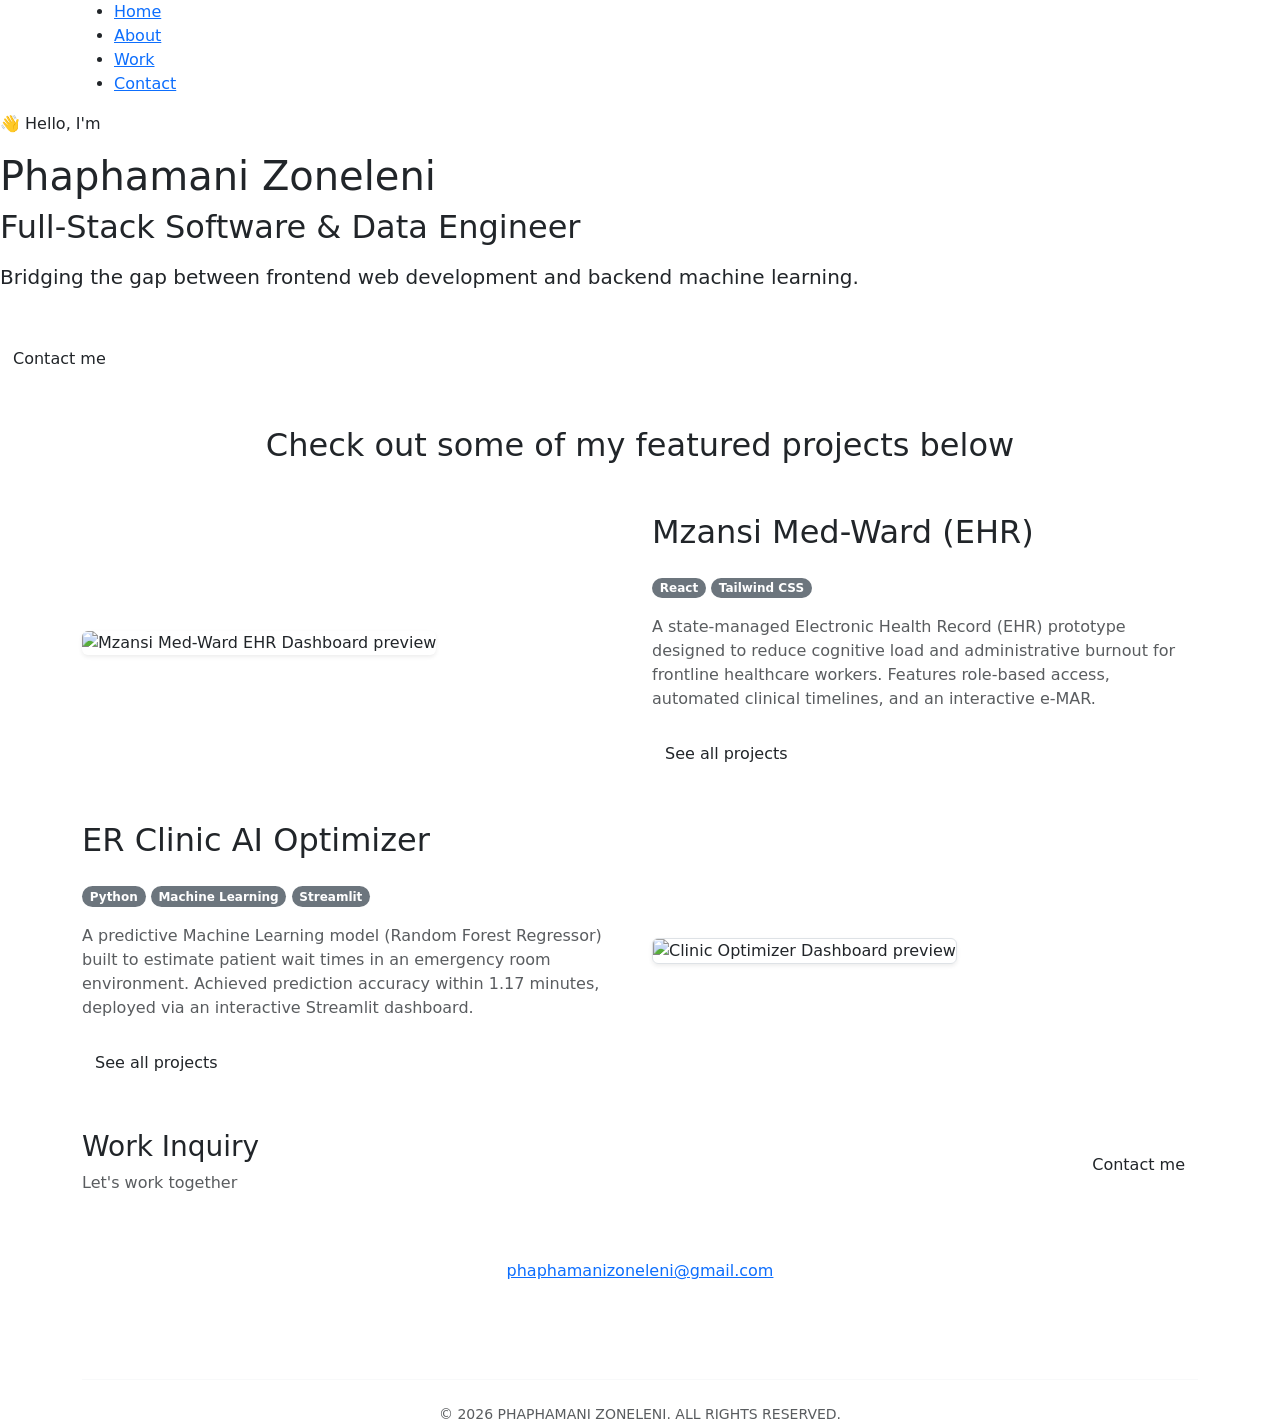
==== index.html @ 4f8f3970 "integrated copyright baseline" ====
<!DOCTYPE html>
<html lang="en">
  <head>
    <meta charset="UTF-8" />
    <meta http-equiv="X-UA-Compatible" content="IE=edge" />
    <meta name="viewport" content="width=device-width, initial-scale=1.0" />
    <meta
      name="description"
      content="Phaphamani is a Full-Stack Software & Data Engineer based in South Africa."
    />
    <title>Phaphamani Zoneleni | Full-Stack Software & Data Engineer</title>

    <link
      href="https://cdn.jsdelivr.net/npm/bootstrap@5.0.0-beta2/dist/css/bootstrap.min.css"
      rel="stylesheet"
      integrity="sha384-BmbxuPwQa2lc/FVzBcNJ7UAyJxM6wuqIj61tLrc4wSX0szH/Ev+nYRRuWlolflfl"
      crossorigin="anonymous"
    />
    <link rel="preconnect" href="https://fonts.gstatic.com" />
    <link
      href="https://fonts.googleapis.com/css2?family=Playfair+Display:wght@700&family=Poppins:wght@500;700&display=swap"
      rel="stylesheet"
    />
    <link rel="stylesheet" href="styles/portfolio.css" />

    <script
      src="https://cdn.jsdelivr.net/npm/bootstrap@5.0.0-beta2/dist/js/bootstrap.bundle.min.js"
      integrity="sha384-b5kHyXgcpbZJO/tY9Ul7kGkf1S0CWuKcCD38l8YkeH8z8QjE0GmW1gYU5S9FOnJ0"
      crossorigin="anonymous"
    ></script>
    <script
      src="https://kit.fontawesome.com/ddc3ee268a.js"
      crossorigin="anonymous"
    ></script>
  </head>
  <body>
    <div class="container">
      <nav class="d-flex justify-content-between">
        <ul>
          <li class="active">
            <a href="/" title="Homepage"> Home</a>
          </li>
          <li>
            <a href="/about.html" title="About Phaphamani"> About</a>
          </li>
          <li>
            <a href="/work.html" title="Phaphamani's work"> Work</a>
          </li>
          <li>
            <a href="/contact.html" title="Contact Phaphamani"> Contact</a>
          </li>
        </ul>
      </nav>
    </div>
    <div class="hero">
      <p>👋 Hello, I'm</p>
      <h1>Phaphamani Zoneleni</h1>
      <h2 class="mb-3">Full-Stack Software & Data Engineer</h2>
      <p class="mb-5 fs-5 text-dark">Bridging the gap between frontend web development and backend machine learning.</p>
      <div>
        <a href="/contact.html" class="btn btn-branding" title="Contact me">Contact me</a>
      </div>
    </div>
    <h2 class="text-center m-5">Check out some of my featured projects below</h2>
    <div class="container">

      <div class="row mb-5 align-items-center">
        <div class="col d-none d-lg-block">
          <img
            src="pictures/mzansi-med-ward.png"
            class="img-fluid rounded shadow-sm"
            alt="Mzansi Med-Ward EHR Dashboard preview"
          />
        </div>
        <div class="col">
          <div class="project-desciption">
            <h2 class="mb-4">Mzansi Med-Ward (EHR)</h2>
            <div class="mb-3">
              <span class="badge rounded-pill bg-secondary">React</span>
              <span class="badge rounded-pill bg-secondary">Tailwind CSS</span>
            </div>
            <p class="mb-4 text-muted">
              A state-managed Electronic Health Record (EHR) prototype designed to reduce cognitive load and administrative burnout for frontline healthcare workers. Features role-based access, automated clinical timelines, and an interactive e-MAR.
            </p>
            <a href="/work.html" class="btn btn-branding-outline">
              See all projects
            </a>
          </div>
        </div>
      </div>

      <div class="row mb-5 align-items-center">
        <div class="col">
          <div class="project-desciption">
            <h2 class="mb-4">ER Clinic AI Optimizer</h2>
            <div class="mb-3">
              <span class="badge rounded-pill bg-secondary">Python</span>
              <span class="badge rounded-pill bg-secondary">Machine Learning</span>
              <span class="badge rounded-pill bg-secondary">Streamlit</span>
            </div>
            <p class="mb-4 text-muted">
              A predictive Machine Learning model (Random Forest Regressor) built to estimate patient wait times in an emergency room environment. Achieved prediction accuracy within 1.17 minutes, deployed via an interactive Streamlit dashboard.
            </p>
            <a href="/work.html" class="btn btn-branding-outline">
              See all projects
            </a>
          </div>
        </div>
        <div class="col d-none d-lg-block">

          <img
            src="pictures/clinic-wait.png" 
            class="img-fluid rounded shadow-sm border"
            alt="Clinic Optimizer Dashboard preview"
          />
        </div>
      </div>
      
      <footer>
        <div class="contact-box justify-content-between mb-5 d-none d-md-flex">
          <div>
            <h3>Work Inquiry</h3>
            <p class="text-muted">Let's work together</p>
          </div>
          <div>
            <a
              href="/contact.html"
              class="btn btn-branding mt-3"
              title="Contact Phaphamani"
            >
              Contact me
            </a>
          </div>
        </div>
        <div class="d-flex justify-content-center mb-5">
          <a
            href="mailto:phaphamanizoneleni@gmail.com"
            class="email-link"
            title="Email Phaphamani"
          >
            phaphamanizoneleni@gmail.com
          </a>
        </div>
        <div class="social-links d-flex justify-content-center">
          <a
            href="https://github.com/Wallflower65"
            target="_blank"
            title="GitHub Profile"
          >
            <i class="fab fa-github"></i>
          </a>
          <a
            href="https://www.linkedin.com/in/phaphamani-zoneleni-28181a20b"
            target="_blank"
            title="LinkedIn Profile"
          >
            <i class="fab fa-linkedin"></i>
          </a>
        </div>
        <div class="text-center mt-5 pt-4 border-top border-light text-muted small tracking-widest text-uppercase">
          © <script>document.write(new Date().getFullYear())</script> PHAPHAMANI ZONELENI. ALL RIGHTS RESERVED.
        </div>
      </footer>
    </div>
  </body>
</html>
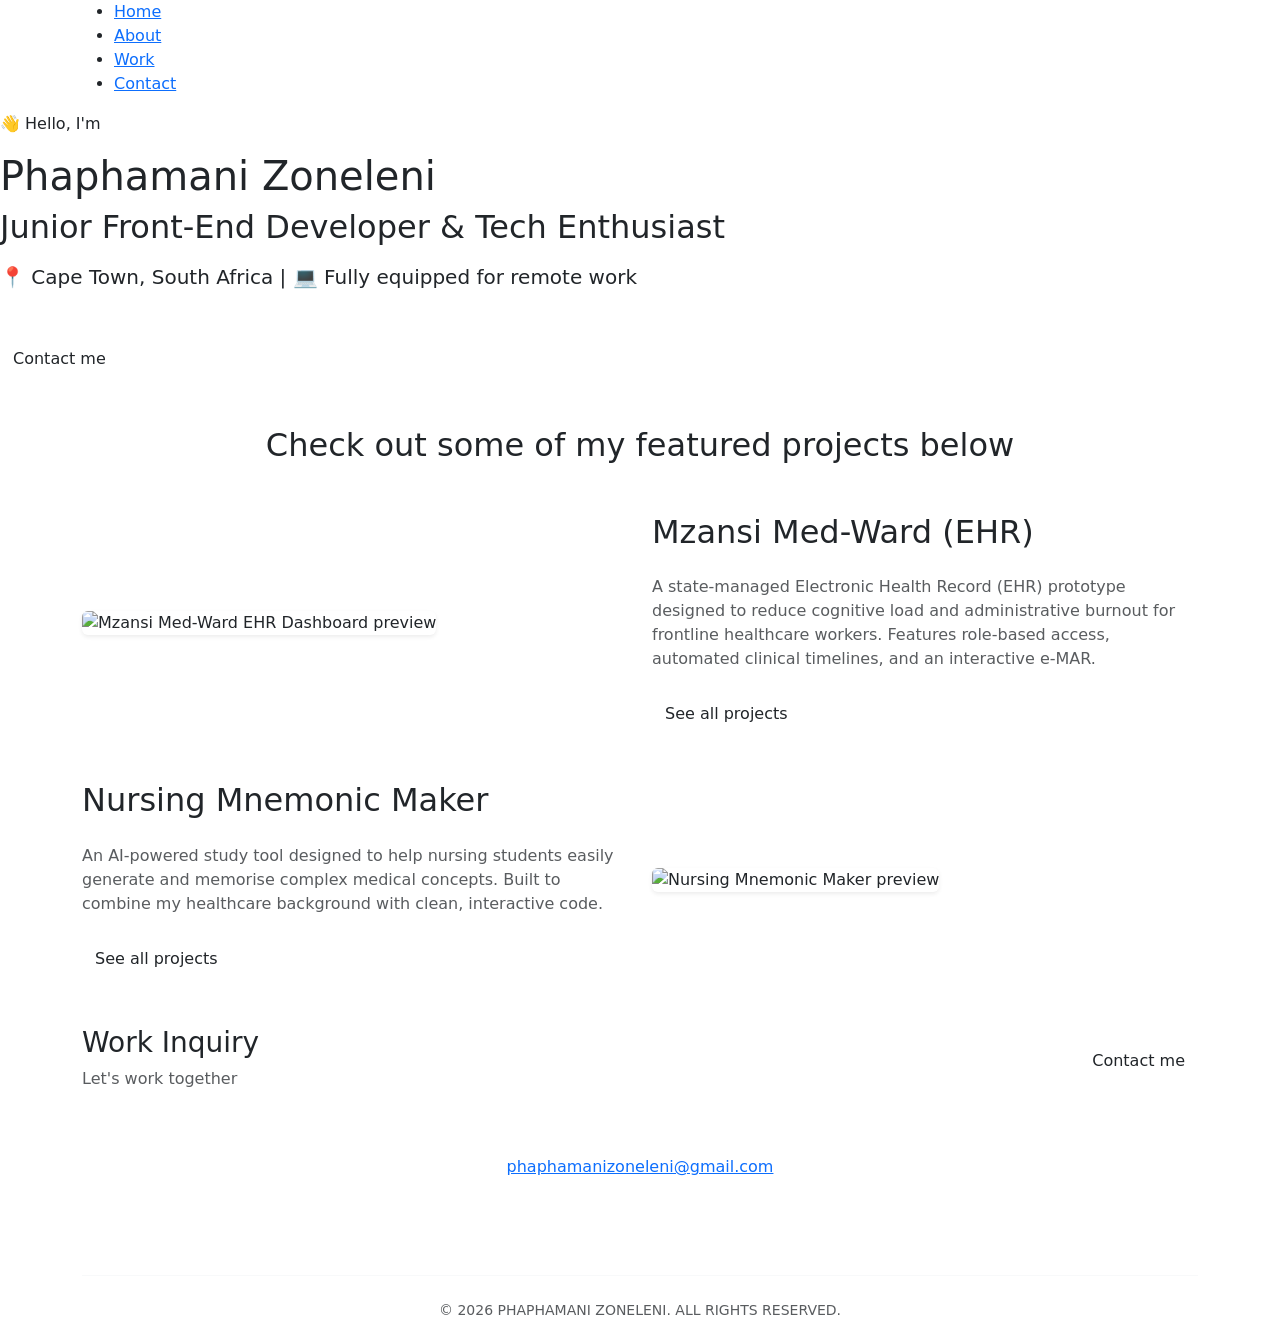
==== commit 80fde34d: "integrated copyright baseline" ====
--- a/index.html
+++ b/index.html
@@ -6,9 +6,9 @@
     <meta name="viewport" content="width=device-width, initial-scale=1.0" />
     <meta
       name="description"
-      content="Phaphamani is a Full-Stack Software & Data Engineer based in South Africa."
+      content="Phaphamani is a Junior Front-End Developer based in South Africa."
     />
-    <title>Phaphamani Zoneleni | Full-Stack Software & Data Engineer</title>
+    <title>Front-End Developer - Phaphamani Zoneleni</title>
 
     <link
       href="https://cdn.jsdelivr.net/npm/bootstrap@5.0.0-beta2/dist/css/bootstrap.min.css"
@@ -55,15 +55,15 @@
     <div class="hero">
       <p>👋 Hello, I'm</p>
       <h1>Phaphamani Zoneleni</h1>
-      <h2 class="mb-3">Full-Stack Software & Data Engineer</h2>
-      <p class="mb-5 fs-5 text-dark">Bridging the gap between frontend web development and backend machine learning.</p>
+      <h2 class="mb-3">Junior Front-End Developer & Tech Enthusiast</h2>
+      <p class="mb-5 fs-5">📍 Cape Town, South Africa | 💻 Fully equipped for remote work </p>
       <div>
         <a href="/contact.html" class="btn btn-branding" title="Contact me">Contact me</a>
       </div>
     </div>
     <h2 class="text-center m-5">Check out some of my featured projects below</h2>
     <div class="container">
-
+      
       <div class="row mb-5 align-items-center">
         <div class="col d-none d-lg-block">
           <img
@@ -75,10 +75,6 @@
         <div class="col">
           <div class="project-desciption">
             <h2 class="mb-4">Mzansi Med-Ward (EHR)</h2>
-            <div class="mb-3">
-              <span class="badge rounded-pill bg-secondary">React</span>
-              <span class="badge rounded-pill bg-secondary">Tailwind CSS</span>
-            </div>
             <p class="mb-4 text-muted">
               A state-managed Electronic Health Record (EHR) prototype designed to reduce cognitive load and administrative burnout for frontline healthcare workers. Features role-based access, automated clinical timelines, and an interactive e-MAR.
             </p>
@@ -92,14 +88,9 @@
       <div class="row mb-5 align-items-center">
         <div class="col">
           <div class="project-desciption">
-            <h2 class="mb-4">ER Clinic AI Optimizer</h2>
-            <div class="mb-3">
-              <span class="badge rounded-pill bg-secondary">Python</span>
-              <span class="badge rounded-pill bg-secondary">Machine Learning</span>
-              <span class="badge rounded-pill bg-secondary">Streamlit</span>
-            </div>
+            <h2 class="mb-4">Nursing Mnemonic Maker</h2>
             <p class="mb-4 text-muted">
-              A predictive Machine Learning model (Random Forest Regressor) built to estimate patient wait times in an emergency room environment. Achieved prediction accuracy within 1.17 minutes, deployed via an interactive Streamlit dashboard.
+              An AI-powered study tool designed to help nursing students easily generate and memorise complex medical concepts. Built to combine my healthcare background with clean, interactive code.
             </p>
             <a href="/work.html" class="btn btn-branding-outline">
               See all projects
@@ -107,11 +98,10 @@
           </div>
         </div>
         <div class="col d-none d-lg-block">
-
           <img
-            src="pictures/clinic-wait.png" 
-            class="img-fluid rounded shadow-sm border"
-            alt="Clinic Optimizer Dashboard preview"
+            src="pictures/mmemonic.png"
+            class="img-fluid rounded shadow-sm"
+            alt="Nursing Mnemonic Maker preview"
           />
         </div>
       </div>
@@ -163,4 +153,4 @@
       </footer>
     </div>
   </body>
-</html>+</html>
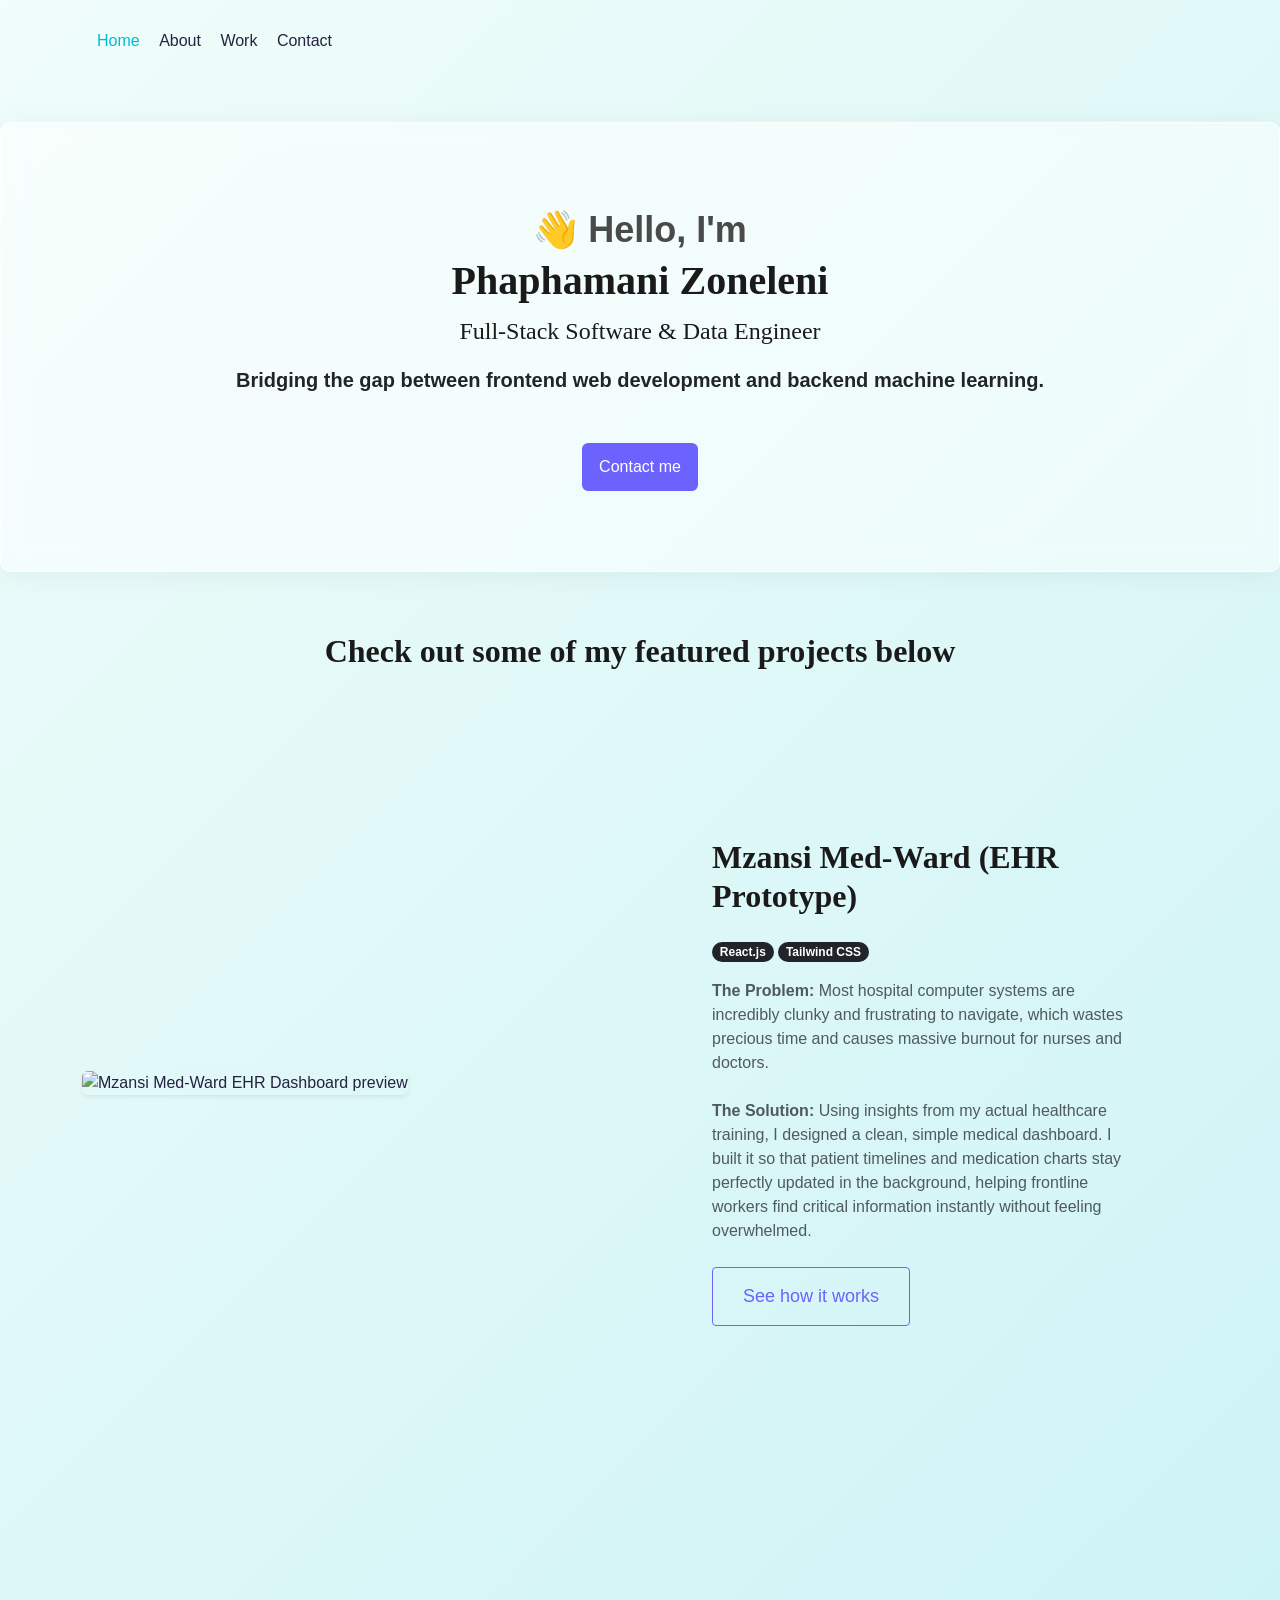
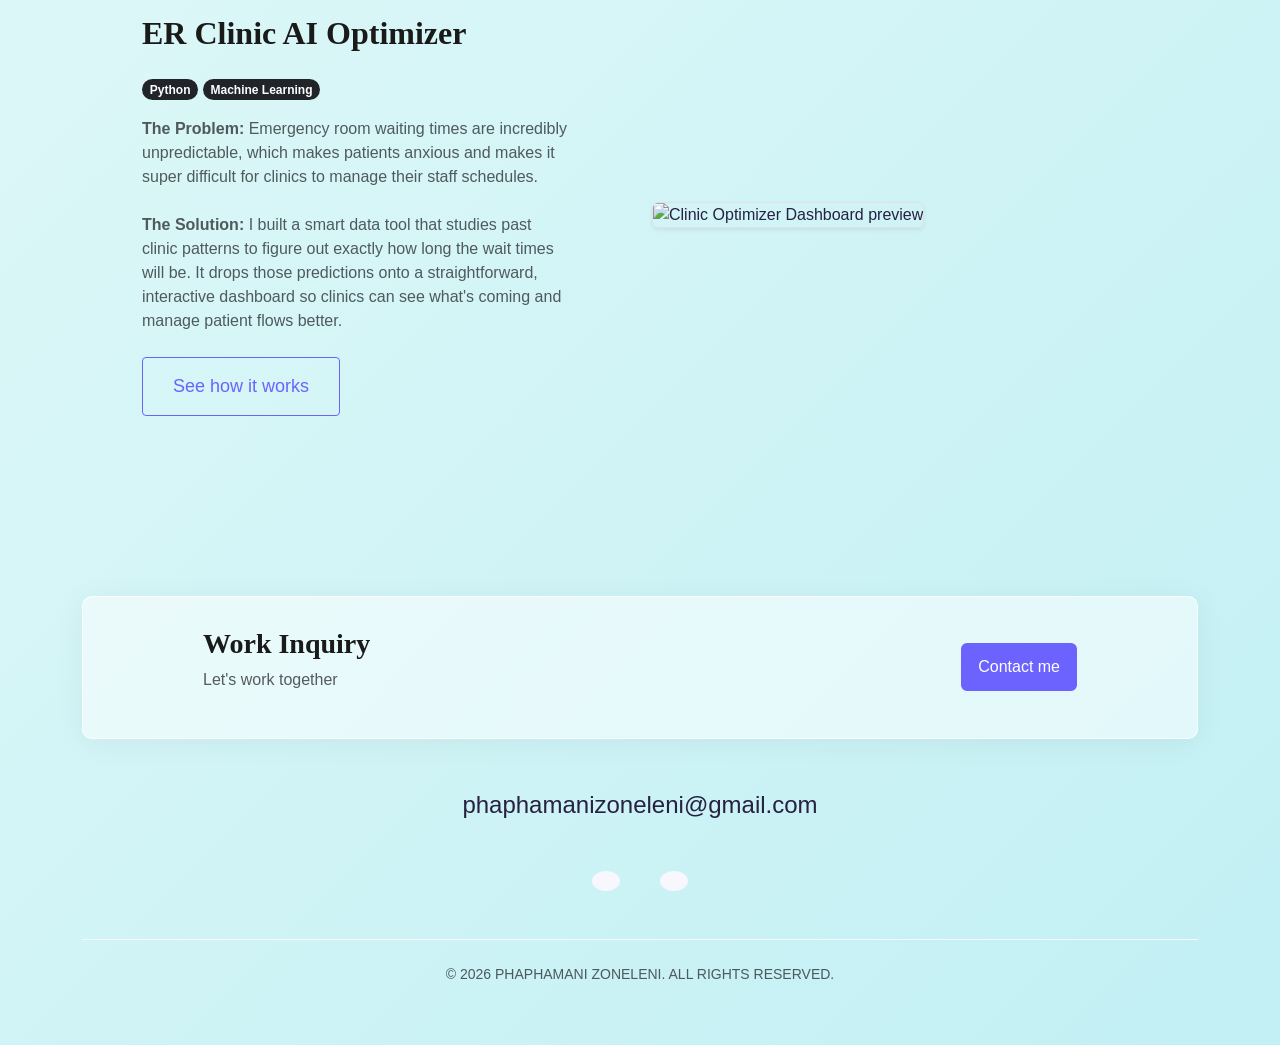
==== commit 70b46478: "Update index.html" ====
--- a/index.html
+++ b/index.html
@@ -6,9 +6,9 @@
     <meta name="viewport" content="width=device-width, initial-scale=1.0" />
     <meta
       name="description"
-      content="Phaphamani is a Junior Front-End Developer based in South Africa."
+      content="Phaphamani is a Full-Stack Software & Data Engineer based in South Africa."
     />
-    <title>Front-End Developer - Phaphamani Zoneleni</title>
+    <title>Phaphamani Zoneleni | Full-Stack Software & Data Engineer</title>
 
     <link
       href="https://cdn.jsdelivr.net/npm/bootstrap@5.0.0-beta2/dist/css/bootstrap.min.css"
@@ -52,19 +52,23 @@
         </ul>
       </nav>
     </div>
-    <div class="hero">
+
+    <!-- Hero Section -->
+    <div class="hero animate-on-scroll delay-1">
       <p>👋 Hello, I'm</p>
       <h1>Phaphamani Zoneleni</h1>
-      <h2 class="mb-3">Junior Front-End Developer & Tech Enthusiast</h2>
-      <p class="mb-5 fs-5">📍 Cape Town, South Africa | 💻 Fully equipped for remote work </p>
+      <h2 class="mb-3">Full-Stack Software & Data Engineer</h2>
+      <p class="mb-5 fs-5 text-dark">Bridging the gap between frontend web development and backend machine learning.</p>
       <div>
         <a href="/contact.html" class="btn btn-branding" title="Contact me">Contact me</a>
       </div>
     </div>
-    <h2 class="text-center m-5">Check out some of my featured projects below</h2>
+
+    <h2 class="text-center m-5 animate-on-scroll delay-2">Check out some of my featured projects below</h2>
+    
     <div class="container">
-      
-      <div class="row mb-5 align-items-center">
+      <!-- Project 1: Mzansi Med-Ward -->
+      <div class="row mb-5 align-items-center animate-on-scroll delay-3">
         <div class="col d-none d-lg-block">
           <img
             src="pictures/mzansi-med-ward.png"
@@ -74,39 +78,55 @@
         </div>
         <div class="col">
           <div class="project-desciption">
-            <h2 class="mb-4">Mzansi Med-Ward (EHR)</h2>
-            <p class="mb-4 text-muted">
-              A state-managed Electronic Health Record (EHR) prototype designed to reduce cognitive load and administrative burnout for frontline healthcare workers. Features role-based access, automated clinical timelines, and an interactive e-MAR.
+            <h2 class="mb-4">Mzansi Med-Ward (EHR Prototype)</h2>
+            <div class="mb-3">
+              <span class="badge rounded-pill bg-dark">React.js</span>
+              <span class="badge rounded-pill bg-dark">Tailwind CSS</span>
+            </div>
+            <p class="mb-4 text-muted">
+              <strong>The Problem:</strong> Most hospital computer systems are incredibly clunky and frustrating to navigate, which wastes precious time and causes massive burnout for nurses and doctors.
+            </p>
+            <p class="mb-4 text-muted">
+              <strong>The Solution:</strong> Using insights from my actual healthcare training, I designed a clean, simple medical dashboard. I built it so that patient timelines and medication charts stay perfectly updated in the background, helping frontline workers find critical information instantly without feeling overwhelmed.
             </p>
             <a href="/work.html" class="btn btn-branding-outline">
-              See all projects
+              See how it works
             </a>
           </div>
         </div>
       </div>
 
-      <div class="row mb-5 align-items-center">
+      <!-- Project 2: ER Clinic AI Optimizer -->
+      <div class="row mb-5 align-items-center animate-on-scroll" style="animation-delay: 0.4s;">
         <div class="col">
           <div class="project-desciption">
-            <h2 class="mb-4">Nursing Mnemonic Maker</h2>
-            <p class="mb-4 text-muted">
-              An AI-powered study tool designed to help nursing students easily generate and memorise complex medical concepts. Built to combine my healthcare background with clean, interactive code.
+            <h2 class="mb-4">ER Clinic AI Optimizer</h2>
+            <div class="mb-3">
+              <span class="badge rounded-pill bg-dark">Python</span>
+              <span class="badge rounded-pill bg-dark">Machine Learning</span>
+            </div>
+            <p class="mb-4 text-muted">
+              <strong>The Problem:</strong> Emergency room waiting times are incredibly unpredictable, which makes patients anxious and makes it super difficult for clinics to manage their staff schedules.
+            </p>
+            <p class="mb-4 text-muted">
+              <strong>The Solution:</strong> I built a smart data tool that studies past clinic patterns to figure out exactly how long the wait times will be. It drops those predictions onto a straightforward, interactive dashboard so clinics can see what's coming and manage patient flows better.
             </p>
             <a href="/work.html" class="btn btn-branding-outline">
-              See all projects
+              See how it works
             </a>
           </div>
         </div>
         <div class="col d-none d-lg-block">
           <img
-            src="pictures/mmemonic.png"
-            class="img-fluid rounded shadow-sm"
-            alt="Nursing Mnemonic Maker preview"
+            src="pictures/clinic-wait.png" 
+            class="img-fluid rounded shadow-sm border"
+            alt="Clinic Optimizer Dashboard preview"
           />
         </div>
       </div>
       
-      <footer>
+      <!-- Footer -->
+      <footer class="animate-on-scroll" style="animation-delay: 0.5s;">
         <div class="contact-box justify-content-between mb-5 d-none d-md-flex">
           <div>
             <h3>Work Inquiry</h3>
@@ -152,5 +172,31 @@
         </div>
       </footer>
     </div>
+
+    <!-- Script to handle dynamic entry animation tracking -->
+    <script>
+        document.addEventListener('DOMContentLoaded', () => {
+            const observerOptions = {
+                root: null,
+                threshold: 0.12, 
+                rootMargin: "0px 0px -20px 0px"
+            };
+
+            const observer = new IntersectionObserver((entries) => {
+                entries.forEach(entry => {
+                    if (entry.isIntersecting) {
+                        entry.target.style.animationPlayState = 'running';
+                        observer.unobserve(entry.target);
+                    }
+                });
+            }, observerOptions);
+
+            const targets = document.querySelectorAll('.animate-on-scroll');
+            targets.forEach(el => {
+                el.style.animationPlayState = 'paused';
+                observer.observe(el);
+            });
+        });
+    </script>
   </body>
-</html>
+</html>
--- a/styles/portfolio.css
+++ b/styles/portfolio.css
@@ -0,0 +1,461 @@
+html {
+    scroll-behavior: smooth;
+}
+
+:root {
+    --branding-color: #6c63ff;
+    --accent-color: #00bcd4;
+    --secondary-color: #f9f7fe;
+
+    --text-dark: #272142;
+    --text-heading: #1a1a1a;
+    --text-muted: #4a4a4a;
+
+    --heading-font-family: "Playfair Display", serif;
+    --default-font-family: "Poppins", sans-serif;
+}
+
+body {
+    font-family: var(--default-font-family);
+    color: var(--text-dark);
+    margin: 0;
+    background: linear-gradient(-45deg, #ffffff, #e0f7fa, #b2ebf2, #f0fdfa);
+    background-size: 400% 400%;
+    animation: gentleWaves 15s ease infinite;
+}
+
+@keyframes gentleWaves {
+    0% {
+        background-position: 0% 50%;
+    }
+
+    50% {
+        background-position: 100% 50%;
+    }
+
+    100% {
+        background-position: 0% 50%;
+    }
+}
+
+h1,
+h2,
+h3,
+h4,
+h5,
+h6 {
+    color: var(--text-heading);
+    font-family: var(--heading-font-family);
+    font-weight: bold;
+}
+
+nav {
+    padding: 20px 0;
+}
+
+nav ul {
+    padding: 0;
+    margin: 0;
+}
+
+nav li {
+    display: inline;
+    list-style: none;
+    line-height: 42px;
+    margin-left: 15px;
+}
+
+nav a {
+    text-decoration: none;
+    color: var(--text-dark);
+    transition: all 100ms ease-in-out;
+}
+
+nav a:hover,
+nav li.active a {
+    color: var(--accent-color);
+}
+
+footer {
+    margin: 60px 0;
+}
+
+footer .contact-box {
+    padding: 30px 120px;
+    border-radius: 10px;
+    background: rgba(255, 255, 255, 0.5);
+    backdrop-filter: blur(12px);
+    border: 1px solid rgba(255, 255, 255, 0.8);
+    box-shadow: 0 4px 30px rgba(0, 0, 0, 0.05);
+}
+
+footer .email-link {
+    text-decoration: none;
+    color: var(--text-dark);
+    font-size: 24px;
+    transition: color 100ms ease-in-out;
+}
+
+footer .email-link:hover {
+    color: var(--accent-color);
+}
+
+footer .social-links a {
+    margin: 0 20px;
+    color: var(--branding-color);
+    background: var(--secondary-color);
+    padding: 10px 14px;
+    border-radius: 50%;
+    font-size: 18px;
+    transition: all 100ms ease-in-out;
+}
+
+footer .social-links a:hover {
+    color: white;
+    background: var(--branding-color);
+}
+
+.btn-branding {
+    background: var(--branding-color);
+    border-radius: 6px;
+    color: white;
+    font-size: 16px;
+    padding: 12px 24px;
+    text-decoration: none;
+    transition: all 0.3s ease-in-out;
+    display: inline-block;
+    border: 2px solid var(--branding-color);
+}
+
+.btn-branding:hover {
+    transform: translateY(-3px);
+    box-shadow: 0 8px 20px rgba(108, 99, 255, 0.4);
+    color: white;
+}
+
+.btn-outline {
+    background: transparent;
+    border: 2px solid var(--branding-color);
+    color: var(--branding-color);
+    border-radius: 6px;
+    font-size: 16px;
+    padding: 12px 24px;
+    text-decoration: none;
+    transition: all 0.3s ease-in-out;
+    display: inline-block;
+}
+
+.btn-outline:hover {
+    background: var(--branding-color);
+    color: white;
+    transform: translateY(-3px);
+    box-shadow: 0 8px 20px rgba(108, 99, 255, 0.4);
+}
+
+.content-container {
+    max-width: 1200px;
+    margin: 0 auto;
+    padding: 60px 20px;
+}
+
+.hero-grid {
+    display: grid;
+    grid-template-columns: 1fr 1fr;
+    gap: 60px;
+    align-items: center;
+    margin-bottom: 100px;
+}
+
+.hero-title {
+    font-size: 80px;
+    margin-bottom: 0;
+    line-height: 1.2;
+}
+
+.hero-subtitle {
+    font-size: 24px;
+    color: var(--text-muted);
+    margin-bottom: 40px;
+    font-family: var(--default-font-family);
+}
+
+.hero-text p {
+    font-size: 18px;
+    line-height: 1.8;
+    margin-bottom: 30px;
+}
+
+.fun-fact {
+    background: rgba(108, 99, 255, 0.05);
+    padding: 20px;
+    border-radius: 8px;
+    border-left: 4px solid var(--branding-color);
+}
+
+.fun-fact h3 {
+    margin-top: 0;
+    color: var(--branding-color);
+    font-size: 20px;
+}
+
+.hero-image-container {
+    text-align: center;
+}
+
+.hero-image {
+    max-width: 100%;
+    height: auto;
+    border-radius: 50%;
+    aspect-ratio: 1 / 1;
+    object-fit: cover;
+    border: 8px solid rgba(255, 255, 255, 0.8);
+    box-shadow: 0 20px 40px rgba(0, 0, 0, 0.1);
+}
+
+.projects-grid,
+.toolkit-grid {
+    display: grid;
+    grid-template-columns: repeat(auto-fill, minmax(320px, 1fr));
+    gap: 40px;
+    margin-bottom: 80px;
+}
+
+.project-card,
+.toolkit-group {
+    background: rgba(255, 255, 255, 0.6);
+    backdrop-filter: blur(12px);
+    border: 1px solid rgba(255, 255, 255, 0.9);
+
+    border-radius: 16px;
+    padding: 25px;
+    box-shadow: 0 4px 30px rgba(0, 0, 0, 0.05);
+    transition: all 0.3s ease-in-out;
+    display: flex;
+    flex-direction: column;
+}
+
+.project-card:hover,
+.toolkit-group:hover {
+    transform: translateY(-10px);
+    box-shadow: 0 20px 40px rgba(108, 99, 255, 0.15);
+    border-color: rgba(108, 99, 255, 0.3);
+}
+
+.project-card img {
+    border-radius: 8px;
+    width: 100%;
+    height: 250px;
+    object-fit: cover;
+    margin-bottom: 20px;
+}
+
+.tech-tags {
+    display: flex;
+    flex-wrap: wrap;
+    gap: 10px;
+    margin-bottom: 25px;
+}
+
+.tech-tags span {
+    background: rgba(108, 99, 255, 0.1);
+    color: var(--branding-color);
+    padding: 5px 10px;
+    border-radius: 4px;
+    font-size: 12px;
+    font-weight: 600;
+}
+
+.project-links {
+    display: flex;
+    gap: 15px;
+    margin-top: auto;
+}
+
+.project-links .btn {
+    flex: 1;
+    text-align: center;
+    padding: 10px 15px;
+    margin-top: 0;
+}
+
+.toolkit-group h3 {
+    text-align: center;
+    color: var(--text-muted);
+    margin-bottom: 30px;
+    border-bottom: 2px solid rgba(255, 255, 255, 0.5);
+    padding-bottom: 10px;
+}
+
+.icon-list {
+    display: flex;
+    flex-wrap: wrap;
+    justify-content: center;
+    gap: 15px;
+    align-items: center;
+}
+
+.icon-list img {
+    height: 50px;
+    width: 50px;
+    object-fit: contain;
+}
+
+.text-skill {
+    background: rgba(255, 255, 255, 0.8);
+    padding: 8px 12px;
+    border-radius: 4px;
+    font-size: 14px;
+    font-weight: 500;
+}
+
+@media (max-width: 900px) {
+    .hero-grid {
+        grid-template-columns: 1fr;
+        text-align: center;
+        gap: 40px;
+    }
+
+    .hero-title {
+        font-size: 50px;
+    }
+
+    .hero-image-container {
+        order: -1;
+    }
+
+    .hero-image {
+        max-width: 250px;
+    }
+
+    footer .contact-box {
+        padding: 30px 20px;
+    }
+}
+
+.hero {
+    text-align: center;
+    padding: 80px 20px;
+    background: rgba(255, 255, 255, 0.5);
+    backdrop-filter: blur(12px);
+    border: 1px solid rgba(255, 255, 255, 0.8);
+    border-radius: 10px;
+    box-shadow: 0 4px 30px rgba(0, 0, 0, 0.05);
+    margin-top: 40px;
+    margin-bottom: 60px;
+}
+
+.hero p {
+    font-size: 36px;
+    font-weight: bold;
+    margin: 0;
+    color: var(--text-muted);
+}
+
+.hero h2 {
+    font-family: var(--heading-font-family);
+    font-weight: normal;
+    line-height: 1.5;
+    font-size: 24px;
+}
+
+.project-desciption {
+    padding: 120px 60px;
+}
+
+.btn-branding-outline {
+    color: var(--branding-color);
+    border: 1px solid var(--branding-color);
+    border-radius: 4px;
+    font-size: 18px;
+    line-height: 27px;
+    padding: 15px 30px;
+    text-decoration: none;
+    transition: all 0.2s ease;
+    display: inline-block;
+}
+
+.btn-branding-outline:hover {
+    background: var(--branding-color);
+    color: white;
+    transform: translateY(-3px);
+    box-shadow: 0 8px 20px rgba(108, 99, 255, 0.4);
+}
+
+@media (max-width: 900px) {
+    .project-desciption {
+        padding: 0;
+        text-align: center;
+        margin-top: 30px;
+    }
+}
+
+.btn-branding {
+    background-color: var(--branding-color) !important;
+    border: 2px solid var(--branding-color) !important;
+    color: white !important;
+    border-radius: 6px !important;
+    padding: 10px 15px !important;
+    text-decoration: none !important;
+    display: inline-block !important;
+}
+
+.btn-outline {
+    background-color: transparent !important;
+    border: 2px solid var(--branding-color) !important;
+    color: var(--branding-color) !important;
+    border-radius: 6px !important;
+    padding: 10px 15px !important;
+    text-decoration: none !important;
+    display: inline-block !important;
+}
+
+.projects-grid {
+    display: grid !important;
+    grid-template-columns: repeat(auto-fit, minmax(320px, 1fr)) !important;
+    gap: 40px !important;
+}
+
+/* About Page Custom Animations & Layouts */
+@keyframes fadeInUp {
+    from {
+        opacity: 0;
+        transform: translateY(40px);
+    }
+
+    to {
+        opacity: 1;
+        transform: translateY(0);
+    }
+}
+
+.animate-on-scroll {
+    animation: fadeInUp 0.8s cubic-bezier(0.16, 1, 0.3, 1) forwards;
+    opacity: 0;
+    /* Starts hidden until the animation runs */
+}
+
+/* Delay modifiers for sequential pop-in effects */
+.delay-1 {
+    animation-delay: 0.1s;
+}
+
+.delay-2 {
+    animation-delay: 0.2s;
+}
+
+.delay-3 {
+    animation-delay: 0.3s;
+}
+
+.about-image-circle {
+    width: 320px;
+    height: 320px;
+    border-radius: 50%;
+    object-fit: cover;
+    border: 4px solid #fff;
+    box-shadow: 0 10px 30px rgba(0, 0, 0, 0.08);
+    margin-bottom: 2.5rem;
+    display: block;
+    margin-left: auto;
+    margin-right: auto;
+}
